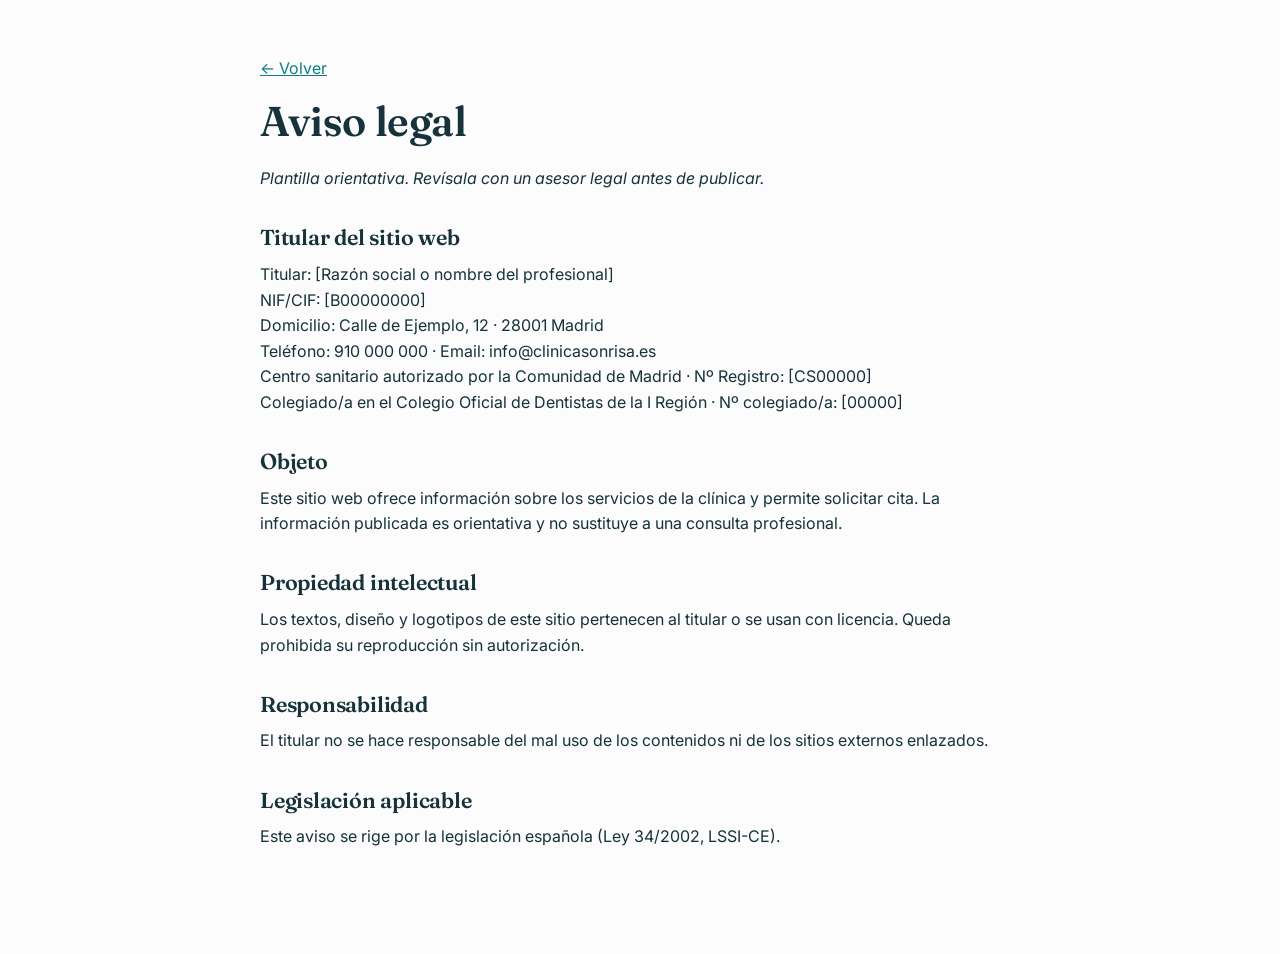
==== aviso-legal.html @ e0968696 "feat: initial dental clinic one-page site Co-Authored-By: Claude Opus 5.5 <noreply@anthropic.com>" ====
<!DOCTYPE html>
<html lang="es">
<head>
  <meta charset="UTF-8">
  <meta name="viewport" content="width=device-width, initial-scale=1.0">
  <title>Aviso legal | Clínica Dental Sonrisa</title>
  <link rel="icon" href="img/favicon.svg" type="image/svg+xml">
  <link href="https://fonts.googleapis.com/css2?family=Fraunces:opsz,wght@9..144,600&family=Inter:wght@400;600&display=swap" rel="stylesheet">
  <link rel="stylesheet" href="css/styles.css">
</head>
<body>
  <main class="container page">
    <p><a href="index.html">← Volver</a></p>
    <h1>Aviso legal</h1>
    <p><em>Plantilla orientativa. Revísala con un asesor legal antes de publicar.</em></p>

    <h2>Titular del sitio web</h2>
    <!-- EDITAR: datos del titular -->
    <p>
      Titular: [Razón social o nombre del profesional]<br>
      NIF/CIF: [B00000000]<br>
      Domicilio: Calle de Ejemplo, 12 · 28001 Madrid<br>
      Teléfono: 910 000 000 · Email: info@clinicasonrisa.es<br>
      Centro sanitario autorizado por la Comunidad de Madrid · Nº Registro: [CS00000]<br>
      Colegiado/a en el Colegio Oficial de Dentistas de la I Región · Nº colegiado/a: [00000]
    </p>

    <h2>Objeto</h2>
    <p>Este sitio web ofrece información sobre los servicios de la clínica y permite solicitar cita. La información publicada es orientativa y no sustituye a una consulta profesional.</p>

    <h2>Propiedad intelectual</h2>
    <p>Los textos, diseño y logotipos de este sitio pertenecen al titular o se usan con licencia. Queda prohibida su reproducción sin autorización.</p>

    <h2>Responsabilidad</h2>
    <p>El titular no se hace responsable del mal uso de los contenidos ni de los sitios externos enlazados.</p>

    <h2>Legislación aplicable</h2>
    <p>Este aviso se rige por la legislación española (Ley 34/2002, LSSI-CE).</p>
  </main>
</body>
</html>
---- css/styles.css ----
/* ==========================================================
   Clínica Dental — estilos
   Cambia los colores de marca aquí (variables --brand*)
   ========================================================== */
:root {
  --brand: #0e7c86;        /* verde azulado principal */
  --brand-dark: #0a5c63;
  --brand-soft: #e6f4f4;
  --accent: #f4b860;       /* estrellas / detalles */
  --ink: #16323a;          /* texto principal */
  --ink-soft: #52676d;     /* texto secundario */
  --bg: #fbfcfb;
  --surface: #ffffff;
  --line: #dde7e7;
  --dark: #0f2e33;

  --radius: 16px;
  --shadow: 0 10px 30px -12px rgba(15, 46, 51, .18);
  --font-body: "Inter", system-ui, -apple-system, "Segoe UI", sans-serif;
  --font-head: "Fraunces", Georgia, serif;
}

*, *::before, *::after { box-sizing: border-box; }
html { scroll-behavior: smooth; scroll-padding-top: 80px; }
body {
  margin: 0;
  font-family: var(--font-body);
  font-size: 1rem;
  line-height: 1.6;
  color: var(--ink);
  background: var(--bg);
  -webkit-font-smoothing: antialiased;
}
img, svg { display: block; max-width: 100%; }
a { color: var(--brand); }
h1, h2, h3 { font-family: var(--font-head); font-weight: 600; line-height: 1.15; margin: 0 0 .5em; letter-spacing: -.01em; }
h1 { font-size: clamp(2.1rem, 5vw, 3.4rem); }
h2 { font-size: clamp(1.7rem, 3.5vw, 2.4rem); }
h3 { font-size: 1.2rem; font-family: var(--font-body); font-weight: 600; letter-spacing: 0; }
p { margin: 0 0 1em; }

.container { width: min(1120px, 100% - 32px); margin-inline: auto; }
.hidden { display: none; }
.center { text-align: center; }
.icon { width: 20px; height: 20px; flex: none; }

.skip-link { position: absolute; left: -999px; top: 8px; background: var(--ink); color: #fff; padding: 8px 12px; border-radius: 8px; z-index: 100; }
.skip-link:focus { left: 8px; }

.eyebrow {
  font-size: .8rem; font-weight: 600; letter-spacing: .12em; text-transform: uppercase;
  color: var(--brand); margin-bottom: .75em;
}
.lead { font-size: 1.15rem; color: var(--ink-soft); max-width: 34em; }

/* ---------- Botones ---------- */
.btn {
  display: inline-flex; align-items: center; justify-content: center; gap: 8px;
  padding: 14px 24px; border-radius: 999px; font: 600 1rem var(--font-body);
  text-decoration: none; border: 2px solid transparent; cursor: pointer;
  transition: background .2s, color .2s, transform .2s;
}
.btn:hover { transform: translateY(-1px); }
.btn--primary { background: var(--brand); color: #fff; }
.btn--primary:hover { background: var(--brand-dark); }
.btn--ghost { border-color: var(--brand); color: var(--brand); background: transparent; }
.btn--ghost:hover { background: var(--brand-soft); }
.btn--sm { padding: 9px 18px; font-size: .95rem; }
.btn--block { width: 100%; }
:focus-visible { outline: 3px solid var(--accent); outline-offset: 2px; }

/* ---------- Cabecera ---------- */
.header {
  position: sticky; top: 0; z-index: 50;
  background: rgba(251, 252, 251, .92); backdrop-filter: blur(8px);
  border-bottom: 1px solid var(--line);
}
.header__inner { display: flex; align-items: center; justify-content: space-between; height: 68px; }
.logo { display: flex; align-items: center; gap: 10px; color: var(--ink); text-decoration: none; font-size: 1.05rem; }
.logo strong { color: var(--brand); }
.logo__mark { width: 30px; height: 30px; color: var(--brand); }

.nav { display: flex; align-items: center; gap: 28px; }
.nav a:not(.btn) { color: var(--ink); text-decoration: none; font-weight: 500; font-size: .95rem; }
.nav a:not(.btn):hover { color: var(--brand); }

.nav-toggle { display: none; background: none; border: 0; padding: 8px; cursor: pointer; }
.nav-toggle span { display: block; width: 24px; height: 2px; background: var(--ink); margin: 5px 0; transition: transform .25s, opacity .25s; }

@media (max-width: 860px) {
  .nav-toggle { display: block; }
  .nav {
    position: absolute; top: 68px; left: 0; right: 0;
    flex-direction: column; align-items: stretch; gap: 0;
    background: var(--surface); border-bottom: 1px solid var(--line);
    padding: 8px 16px 20px; display: none;
  }
  .nav.is-open { display: flex; }
  .nav a:not(.btn) { padding: 14px 4px; border-bottom: 1px solid var(--line); }
  .nav .btn { margin-top: 16px; }
  .nav-toggle[aria-expanded="true"] span:nth-child(1) { transform: translateY(7px) rotate(45deg); }
  .nav-toggle[aria-expanded="true"] span:nth-child(2) { opacity: 0; }
  .nav-toggle[aria-expanded="true"] span:nth-child(3) { transform: translateY(-7px) rotate(-45deg); }
}

/* ---------- Hero ---------- */
.hero { padding: 64px 0 80px; background: radial-gradient(ellipse at 85% 30%, var(--brand-soft), transparent 60%); }
.hero__inner { display: grid; grid-template-columns: 1.2fr .8fr; gap: 48px; align-items: center; }
.hero__actions { display: flex; flex-wrap: wrap; gap: 12px; margin: 28px 0 36px; }
.hero__facts { list-style: none; padding: 0; margin: 0; display: flex; flex-wrap: wrap; gap: 12px 32px; color: var(--ink-soft); font-size: .95rem; }
.hero__facts strong { color: var(--ink); display: block; font-size: 1.15rem; }
.hero__blob {
  aspect-ratio: 1; border-radius: 42% 58% 55% 45% / 50% 45% 55% 50%;
  background: linear-gradient(145deg, var(--brand-soft), #cfe9e8);
  display: grid; place-items: center; color: var(--brand);
}
.hero__blob svg { width: 55%; }

@media (max-width: 860px) {
  .hero { padding: 40px 0 56px; }
  .hero__inner { grid-template-columns: 1fr; }
  .hero__visual { display: none; }
}

/* ---------- Secciones ---------- */
.section { padding: 88px 0; }
.section--tint { background: var(--brand-soft); }
.section--dark { background: var(--dark); color: #e8f1f1; }
.section--dark h2 { color: #fff; }
.section--dark .eyebrow { color: var(--accent); }
.section__head { max-width: 640px; margin-bottom: 48px; }
@media (max-width: 600px) { .section { padding: 64px 0; } }

/* Servicios */
.cards { display: grid; grid-template-columns: repeat(auto-fit, minmax(260px, 1fr)); gap: 20px; }
.card {
  background: var(--surface); border: 1px solid var(--line); border-radius: var(--radius);
  padding: 28px; transition: box-shadow .2s, transform .2s;
}
.card:hover { box-shadow: var(--shadow); transform: translateY(-2px); }
.card p { color: var(--ink-soft); margin: 0; }
.card__icon {
  width: 48px; height: 48px; border-radius: 12px; background: var(--brand-soft);
  display: grid; place-items: center; margin-bottom: 18px;
}
.card__icon svg { width: 26px; height: 26px; fill: none; stroke: var(--brand); stroke-width: 1.8; stroke-linecap: round; stroke-linejoin: round; }

/* Por qué nosotros */
.features { display: grid; grid-template-columns: repeat(auto-fit, minmax(230px, 1fr)); gap: 32px; }
.feature__num { font-family: var(--font-head); font-size: 2rem; color: var(--brand); opacity: .5; display: block; margin-bottom: 8px; }
.feature p { color: var(--ink-soft); margin: 0; }

/* Opiniones */
.reviews { display: grid; grid-template-columns: repeat(auto-fit, minmax(280px, 1fr)); gap: 20px; margin-bottom: 32px; }
.review { margin: 0; background: var(--surface); border: 1px solid var(--line); border-radius: var(--radius); padding: 28px; }
.review__stars { color: var(--accent); letter-spacing: 2px; margin-bottom: 12px; }
.review blockquote { margin: 0 0 16px; font-size: 1.05rem; }
.review figcaption { font-weight: 600; color: var(--ink-soft); font-size: .95rem; }
.link-arrow { font-weight: 600; text-decoration: none; }
.link-arrow:hover { text-decoration: underline; }

/* Cita */
.cita { display: grid; grid-template-columns: .9fr 1.1fr; gap: 56px; align-items: start; }
.cita__phone { color: #fff; font-family: var(--font-head); font-size: 2rem; text-decoration: none; }
.form { background: var(--surface); color: var(--ink); border-radius: var(--radius); padding: 32px; display: grid; gap: 16px; }
.form label { display: grid; gap: 6px; font-size: .9rem; font-weight: 500; }
.form input, .form select, .form textarea {
  font: inherit; font-size: 1rem; padding: 12px 14px; border: 1px solid var(--line);
  border-radius: 10px; background: var(--bg); color: var(--ink); width: 100%;
}
.form input:focus, .form select:focus, .form textarea:focus { outline: none; border-color: var(--brand); box-shadow: 0 0 0 3px var(--brand-soft); }
.form__row { display: grid; grid-template-columns: 1fr 1fr; gap: 16px; }
.form__check { display: flex !important; align-items: flex-start; gap: 10px; font-weight: 400 !important; }
.form__check input { width: 18px; height: 18px; margin-top: 3px; flex: none; accent-color: var(--brand); }
.form__note { font-size: .78rem; color: var(--ink-soft); margin: 0; }
@media (max-width: 860px) {
  .cita { grid-template-columns: 1fr; gap: 32px; }
  .form { padding: 22px; }
  .form__row { grid-template-columns: 1fr; }
}

/* Horario y ubicación */
.contacto { display: grid; grid-template-columns: 1fr 1fr; gap: 56px; align-items: stretch; }
.horario { width: 100%; border-collapse: collapse; margin: 8px 0 28px; }
.horario th, .horario td { text-align: left; padding: 12px 0; border-bottom: 1px solid var(--line); vertical-align: top; }
.horario th { font-weight: 500; padding-right: 16px; }
.horario td { color: var(--ink-soft); }
.contacto__list { list-style: none; padding: 0; margin: 0; display: grid; gap: 12px; }
.contacto__list span { display: block; font-size: .8rem; text-transform: uppercase; letter-spacing: .08em; color: var(--ink-soft); }
.contacto__list a { color: var(--ink); font-weight: 500; }
.map {
  min-height: 360px; border-radius: var(--radius); overflow: hidden;
  background: repeating-linear-gradient(45deg, var(--brand-soft) 0 12px, #dcefee 12px 24px);
}
.map iframe { width: 100%; height: 100%; min-height: 360px; border: 0; display: block; }
.map__load {
  width: 100%; height: 100%; min-height: 360px; border: 0; background: transparent; cursor: pointer;
  display: flex; flex-direction: column; align-items: center; justify-content: center; gap: 6px;
  font: 600 1.05rem var(--font-body); color: var(--brand-dark);
}
.map__load .icon { width: 36px; height: 36px; }
.map__load small { font-weight: 400; font-size: .8rem; color: var(--ink-soft); }
@media (max-width: 860px) { .contacto { grid-template-columns: 1fr; gap: 32px; } }

/* Footer */
.footer { background: var(--dark); color: #b8cbcc; padding: 40px 0; font-size: .9rem; }
.footer__inner { display: flex; flex-wrap: wrap; justify-content: space-between; align-items: center; gap: 20px; }
.footer__brand { color: #fff; font-family: var(--font-head); font-size: 1.2rem; margin: 0; }
.footer__small { margin: 0; font-size: .82rem; }
.footer__links { display: flex; gap: 20px; }
.footer a { color: #b8cbcc; }

/* WhatsApp flotante */
.wa-float {
  position: fixed; right: 18px; bottom: 18px; z-index: 60;
  width: 58px; height: 58px; border-radius: 50%; background: #25d366; color: #fff;
  display: grid; place-items: center; box-shadow: 0 8px 24px rgba(0,0,0,.25);
  transition: transform .2s;
}
.wa-float:hover { transform: scale(1.07); }
.wa-float svg { width: 30px; height: 30px; }

/* Páginas legales / gracias */
.page { padding: 56px 0 88px; max-width: 760px; }
.page h1 { font-size: clamp(1.9rem, 4vw, 2.6rem); }
.page h2 { font-size: 1.35rem; margin-top: 1.6em; }
.page--center { text-align: center; padding-top: 96px; }

@media (prefers-reduced-motion: reduce) {
  html { scroll-behavior: auto; }
  * { transition: none !important; }
}
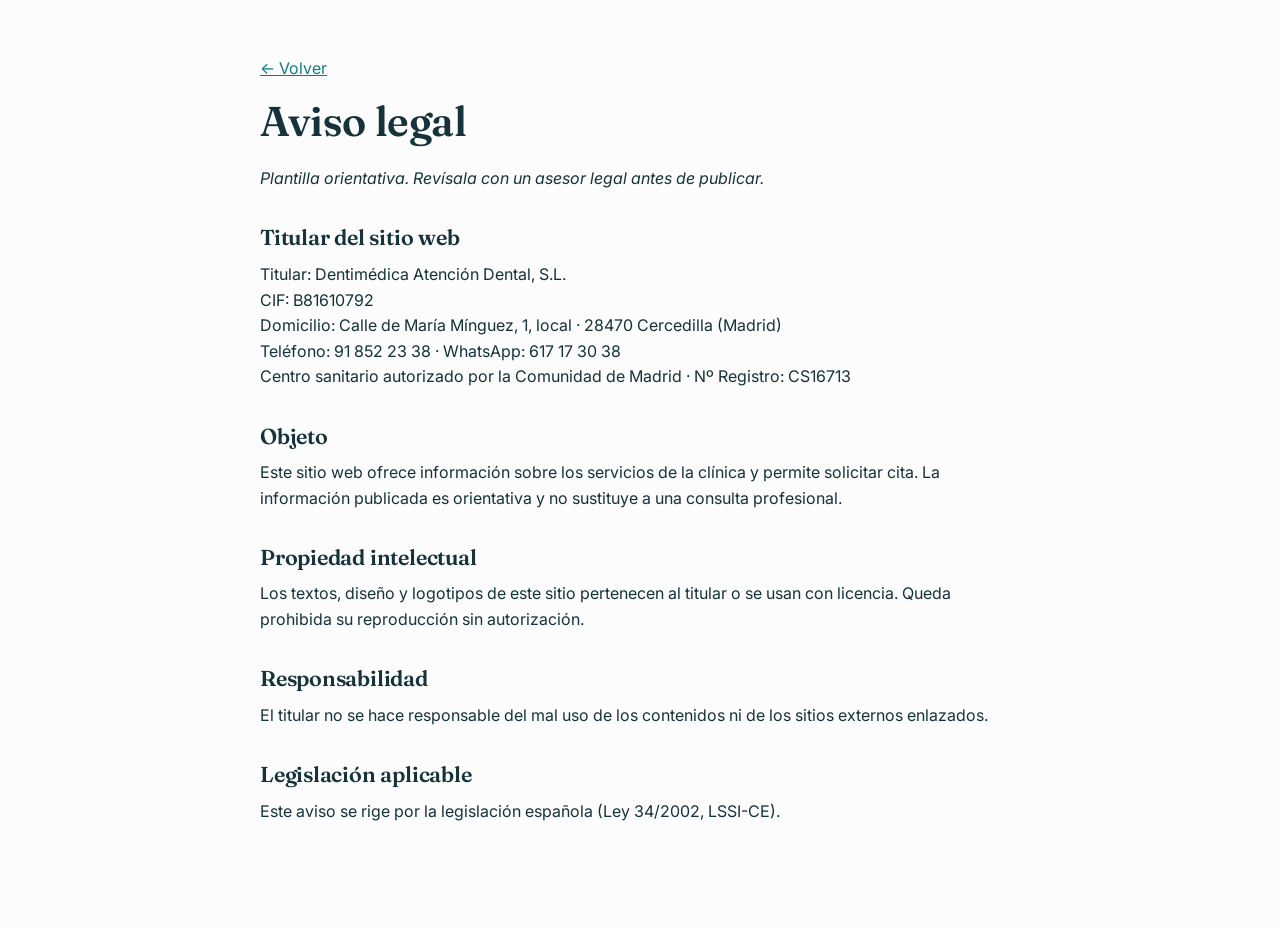
==== commit 0539012c: "feat: add real Dentimedica clinic data and remove unverified claims Co-Authored-By: Claude Opus 5.5 " ====
--- a/aviso-legal.html
+++ b/aviso-legal.html
@@ -3,7 +3,7 @@
 <head>
   <meta charset="UTF-8">
   <meta name="viewport" content="width=device-width, initial-scale=1.0">
-  <title>Aviso legal | Clínica Dental Sonrisa</title>
+  <title>Aviso legal | Dentimédica</title>
   <link rel="icon" href="img/favicon.svg" type="image/svg+xml">
   <link href="https://fonts.googleapis.com/css2?family=Fraunces:opsz,wght@9..144,600&family=Inter:wght@400;600&display=swap" rel="stylesheet">
   <link rel="stylesheet" href="css/styles.css">
@@ -15,14 +15,13 @@
     <p><em>Plantilla orientativa. Revísala con un asesor legal antes de publicar.</em></p>
 
     <h2>Titular del sitio web</h2>
-    <!-- EDITAR: datos del titular -->
+    <!-- EDITAR: falta email de contacto (obligatorio según LSSI) y, si se quiere, datos registrales y nº de colegiado -->
     <p>
-      Titular: [Razón social o nombre del profesional]<br>
-      NIF/CIF: [B00000000]<br>
-      Domicilio: Calle de Ejemplo, 12 · 28001 Madrid<br>
-      Teléfono: 910 000 000 · Email: info@clinicasonrisa.es<br>
-      Centro sanitario autorizado por la Comunidad de Madrid · Nº Registro: [CS00000]<br>
-      Colegiado/a en el Colegio Oficial de Dentistas de la I Región · Nº colegiado/a: [00000]
+      Titular: Dentimédica Atención Dental, S.L.<br>
+      CIF: B81610792<br>
+      Domicilio: Calle de María Mínguez, 1, local · 28470 Cercedilla (Madrid)<br>
+      Teléfono: 91 852 23 38 · WhatsApp: 617 17 30 38<br>
+      Centro sanitario autorizado por la Comunidad de Madrid · Nº Registro: CS16713
     </p>
 
     <h2>Objeto</h2>
--- a/css/styles.css
+++ b/css/styles.css
@@ -129,6 +129,8 @@
 .section--dark h2 { color: #fff; }
 .section--dark .eyebrow { color: var(--accent); }
 .section__head { max-width: 640px; margin-bottom: 48px; }
+.section__head--center { margin-inline: auto; margin-bottom: 32px; }
+.section__head--center .lead { margin-inline: auto; }
 @media (max-width: 600px) { .section { padding: 64px 0; } }
 
 /* Servicios */
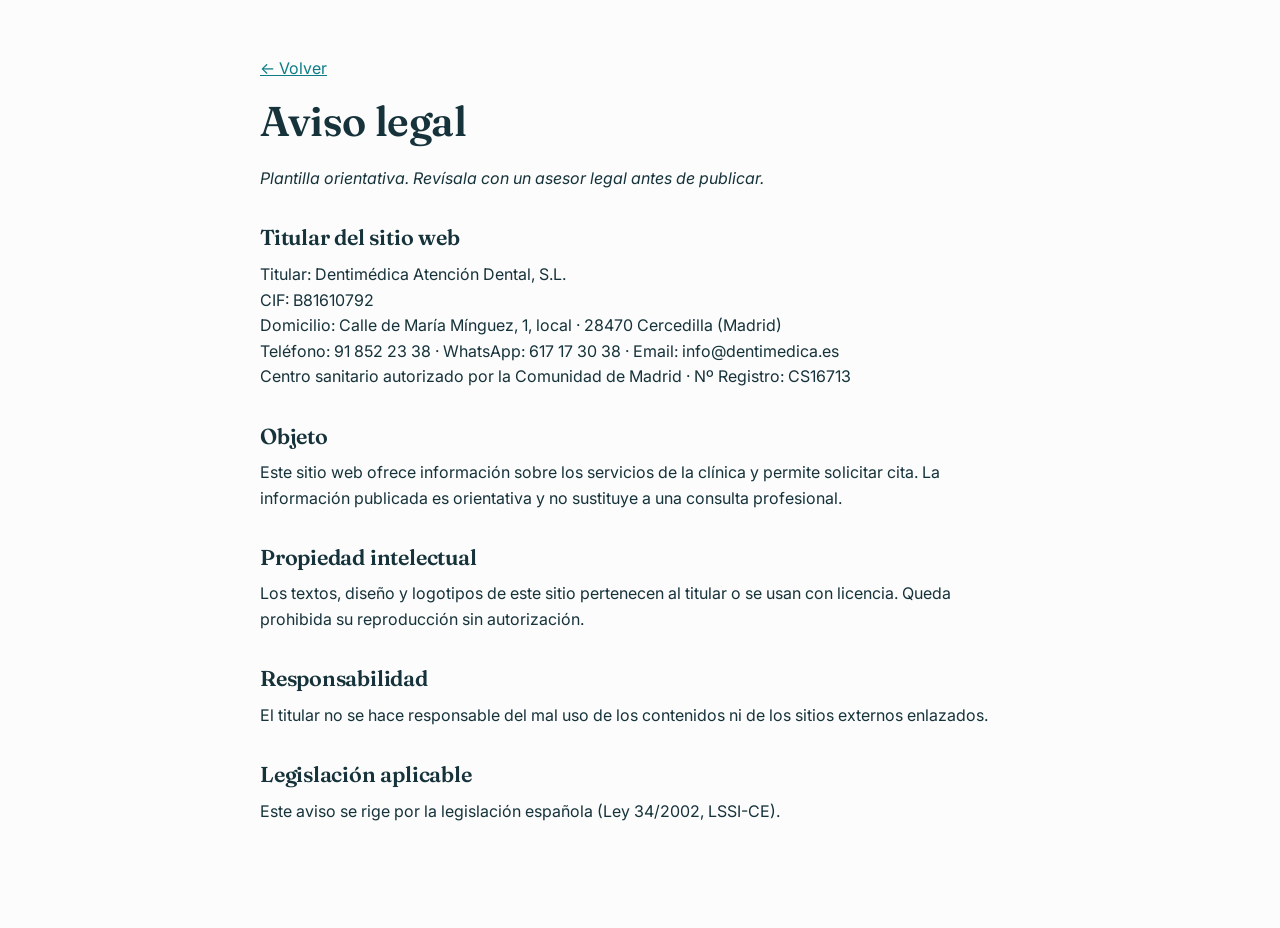
==== commit 2ed8692c: "feat: add treatments page with detailed services and clinic email Co-Authored-By: Claude Opus 5.5 <n" ====
--- a/aviso-legal.html
+++ b/aviso-legal.html
@@ -15,12 +15,12 @@
     <p><em>Plantilla orientativa. Revísala con un asesor legal antes de publicar.</em></p>
 
     <h2>Titular del sitio web</h2>
-    <!-- EDITAR: falta email de contacto (obligatorio según LSSI) y, si se quiere, datos registrales y nº de colegiado -->
+    <!-- EDITAR (opcional): datos del Registro Mercantil y nº de colegiado -->
     <p>
       Titular: Dentimédica Atención Dental, S.L.<br>
       CIF: B81610792<br>
       Domicilio: Calle de María Mínguez, 1, local · 28470 Cercedilla (Madrid)<br>
-      Teléfono: 91 852 23 38 · WhatsApp: 617 17 30 38<br>
+      Teléfono: 91 852 23 38 · WhatsApp: 617 17 30 38 · Email: info@dentimedica.es<br>
       Centro sanitario autorizado por la Comunidad de Madrid · Nº Registro: CS16713
     </p>
 
--- a/css/styles.css
+++ b/css/styles.css
@@ -222,6 +222,45 @@
 .wa-float:hover { transform: scale(1.07); }
 .wa-float svg { width: 30px; height: 30px; }
 
+.card__link { display: inline-block; margin-top: 14px; font-weight: 600; font-size: .95rem; text-decoration: none; }
+.card__link:hover { text-decoration: underline; }
+.btn--light { border-color: #fff; color: #fff; background: transparent; }
+.btn--light:hover { background: rgba(255,255,255,.1); }
+
+/* Página de tratamientos */
+.page-hero { padding: 56px 0 24px; background: radial-gradient(ellipse at 85% 0%, var(--brand-soft), transparent 60%); }
+.chips { display: flex; flex-wrap: wrap; gap: 10px; margin-top: 24px; }
+.chips a {
+  padding: 8px 16px; border-radius: 999px; background: var(--surface); border: 1px solid var(--line);
+  color: var(--ink); text-decoration: none; font-size: .9rem; font-weight: 500;
+}
+.chips a:hover { border-color: var(--brand); color: var(--brand); }
+.treatments { padding: 32px 0 88px; }
+.treat {
+  display: grid; grid-template-columns: 280px 1fr; gap: 40px;
+  padding: 48px 0; border-bottom: 1px solid var(--line);
+}
+.treat:last-child { border-bottom: 0; }
+.treat__head { position: sticky; top: 100px; align-self: start; }
+.treat__head h2 { font-size: clamp(1.5rem, 3vw, 1.9rem); }
+.treat__body { max-width: 640px; }
+.treat__body > p:first-child { font-size: 1.1rem; }
+.treat__body h3 { margin-top: 1.6em; }
+.treat__body p { color: var(--ink-soft); }
+.checklist { list-style: none; padding: 0; margin: 0; display: grid; gap: 10px; }
+.checklist li { position: relative; padding-left: 30px; color: var(--ink-soft); }
+.checklist li strong { color: var(--ink); font-weight: 600; }
+.checklist li::before {
+  content: ""; position: absolute; left: 0; top: .3em; width: 18px; height: 18px; border-radius: 50%;
+  background: var(--brand-soft) url("data:image/svg+xml,%3Csvg xmlns='http://www.w3.org/2000/svg' viewBox='0 0 24 24'%3E%3Cpath d='M6 12.5l4 4 8-9' fill='none' stroke='%230e7c86' stroke-width='3' stroke-linecap='round' stroke-linejoin='round'/%3E%3C/svg%3E") center / 12px no-repeat;
+}
+@media (max-width: 760px) {
+  .treat { grid-template-columns: 1fr; gap: 12px; padding: 36px 0; }
+  .treat__head { position: static; display: flex; align-items: center; gap: 14px; }
+  .treat__head .card__icon { margin: 0; }
+  .treat__head h2 { margin: 0; }
+}
+
 /* Páginas legales / gracias */
 .page { padding: 56px 0 88px; max-width: 760px; }
 .page h1 { font-size: clamp(1.9rem, 4vw, 2.6rem); }
